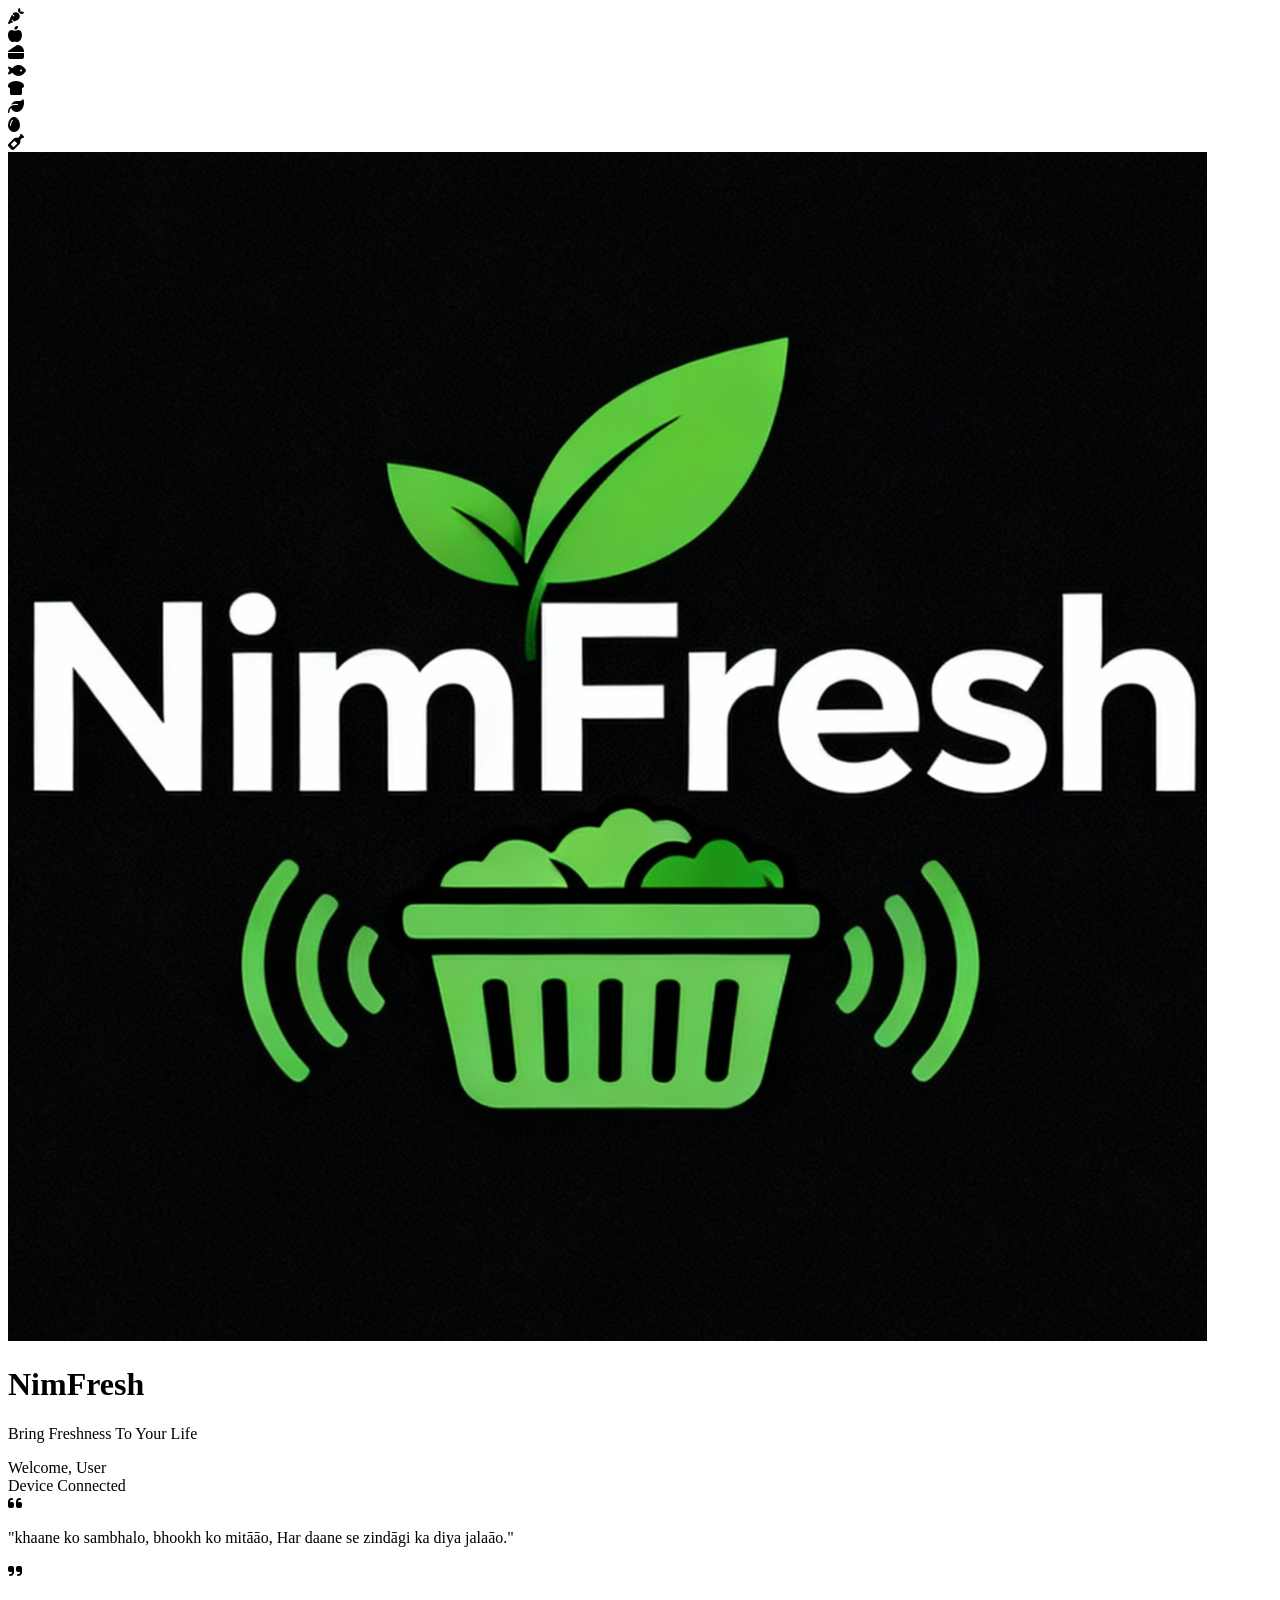
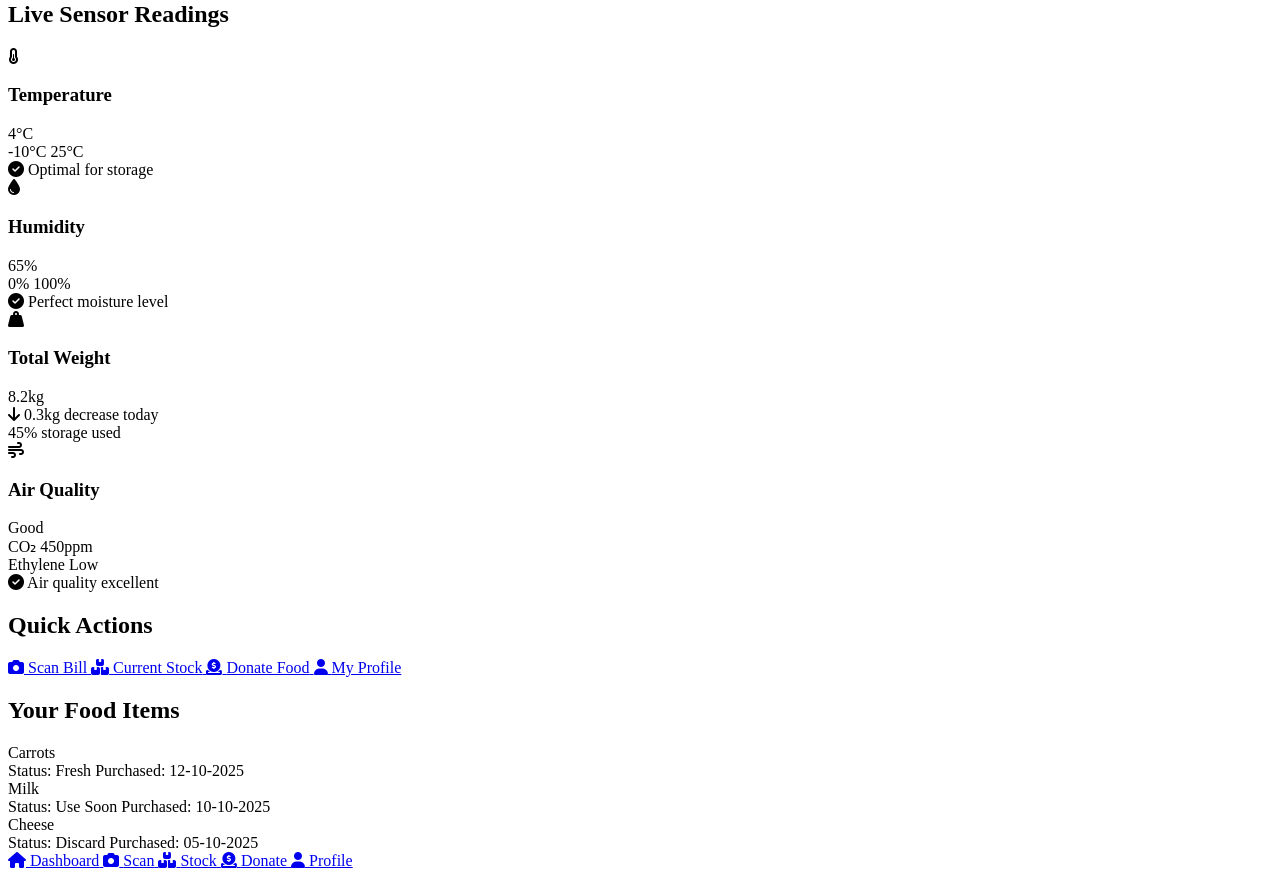
==== dashboard.html @ 19d029ac "Logo Name Changed" ====
<!DOCTYPE html>
<html lang="en">

<head>
    <meta charset="UTF-8">
    <meta name="viewport" content="width=device-width, initial-scale=1.0">
    <title>NimFresh - Dashboard</title>
    <link rel="stylesheet" href="dashboard.css">
    <link rel="stylesheet" href="https://cdnjs.cloudflare.com/ajax/libs/font-awesome/6.4.0/css/all.min.css">
</head>

<body>
    <!-- Floating Food Background Elements -->
    <div class="floating-food carrot"><i class="fas fa-carrot"></i></div>
    <div class="floating-food apple"><i class="fas fa-apple-alt"></i></div>
    <div class="floating-food cheese"><i class="fas fa-cheese"></i></div>
    <div class="floating-food fish"><i class="fas fa-fish"></i></div>
    <div class="floating-food bread"><i class="fas fa-bread-slice"></i></div>
    <div class="floating-food leaf"><i class="fas fa-leaf"></i></div>
    <div class="floating-food egg"><i class="fas fa-egg"></i></div>
    <div class="floating-food milk"><i class="fas fa-wine-bottle"></i></div>

    <!-- Header -->
    <header class="dashboard-header">
        <div class="header-content">
            <div class="logo-section">
                <img src="Logo.png" alt="NimFresh Logo" class="logo">
                <div class="logo-text">
                    <h1>NimFresh</h1>
                    <p>Bring Freshness To Your Life</p>
                </div>
            </div>
            <div class="user-welcome">
                <span class="welcome-text" id="welcome-text">Welcome, User</span>
                <div class="status-indicator">
                    <div class="status-dot connected"></div>
                    <span>Device Connected</span>
                </div>
            </div>
        </div>
    </header>

    <!-- Quote Section -->
    <section class="quote-section">
        <div class="quote-container">
            <i class="fas fa-quote-left"></i>
            <p class="quote-text">"khaane ko sambhalo, bhookh ko mitāāo, Har daane se zindāgi ka diya jalaāo."</p>
            <i class="fas fa-quote-right"></i>
        </div>
    </section>

    <!-- Main Dashboard -->
    <main class="dashboard-main">
        <!-- Quick Stats -->

        <section class="sensor-section">
            <h2>Live Sensor Readings</h2>
            <div class="sensor-grid">
                <div class="sensor-card">
                    <div class="sensor-header">
                        <i class="fas fa-thermometer-half"></i>
                        <h3>Temperature</h3>
                    </div>
                    <div class="sensor-value" id="live-temperature">4°C</div>
                    <div class="sensor-range">
                        <div class="range-bar">
                            <div class="range-fill optimal" style="width: 40%"></div>
                        </div>
                        <div class="range-labels">
                            <span>-10°C</span>
                            <span>25°C</span>
                        </div>
                    </div>
                    <div class="sensor-status optimal">
                        <i class="fas fa-check-circle"></i>
                        Optimal for storage
                    </div>
                </div>

                <div class="sensor-card">
                    <div class="sensor-header">
                        <i class="fas fa-tint"></i>
                        <h3>Humidity</h3>
                    </div>
                    <div class="sensor-value" id="live-humidity">65%</div>
                    <div class="sensor-range">
                        <div class="range-bar">
                            <div class="range-fill optimal" style="width: 65%"></div>
                        </div>
                        <div class="range-labels">
                            <span>0%</span>
                            <span>100%</span>
                        </div>
                    </div>
                    <div class="sensor-status optimal">
                        <i class="fas fa-check-circle"></i>
                        Perfect moisture level
                    </div>
                </div>

                <div class="sensor-card">
                    <div class="sensor-header">
                        <i class="fas fa-weight-hanging"></i>
                        <h3>Total Weight</h3>
                    </div>
                    <div class="sensor-value" id="live-weight">8.2kg</div>
                    <div class="sensor-trend">
                        <i class="fas fa-arrow-down trend-down"></i>
                        <span>0.3kg decrease today</span>
                    </div>
                    <div class="capacity-info">
                        <div class="capacity-bar">
                            <div class="capacity-fill" style="width: 45%"></div>
                        </div>
                        <span>45% storage used</span>
                    </div>
                </div>

                <div class="sensor-card">
                    <div class="sensor-header">
                        <i class="fas fa-wind"></i>
                        <h3>Air Quality</h3>
                    </div>
                    <div class="sensor-value" id="live-air-quality">Good</div>
                    <div class="gas-levels">
                        <div class="gas-item">
                            <span>CO₂</span>
                            <span class="gas-value optimal">450ppm</span>
                        </div>
                        <div class="gas-item">
                            <span>Ethylene</span>
                            <span class="gas-value optimal">Low</span>
                        </div>
                    </div>
                    <div class="sensor-status optimal">
                        <i class="fas fa-check-circle"></i>
                        Air quality excellent
                    </div>
                </div>
            </div>
        </section>

        <!-- Quick Actions -->
        <section class="quick-actions">
            <h2>Quick Actions</h2>
            <div class="action-grid">
                <a href="scan.html" class="action-card scan">
                    <i class="fas fa-camera"></i>
                    <span>Scan Bill</span>
                </a>
                <a href="stock.html" class="action-card stock">
                    <i class="fas fa-boxes"></i>
                    <span>Current Stock</span>
                </a>
                <a href="donate.html" class="action-card donate">
                    <i class="fas fa-donate"></i>
                    <span>Donate Food</span>
                </a>
                <a href="profile.html" class="action-card profile">
                    <i class="fas fa-user"></i>
                    <span>My Profile</span>
                </a>
            </div>
        </section>

        <!-- Food Items Section -->
        <section class="food-section">
            <div class="section-header">
                <h2>Your Food Items</h2>
            </div>

            <div class="food-items-container" id="food-items-container">
                <!-- Example Food Item -->
                <div class="food-item">
                    <div class="food-name">Carrots</div>
                    <div class="food-info">
                        <span>Status: Fresh</span>
                        <span>Purchased: 12-10-2025</span>
                    </div>
                </div>

                <div class="food-item">
                    <div class="food-name">Milk</div>
                    <div class="food-info">
                        <span>Status: Use Soon</span>
                        <span>Purchased: 10-10-2025</span>
                    </div>
                </div>

                <div class="food-item">
                    <div class="food-name">Cheese</div>
                    <div class="food-info">
                        <span>Status: Discard</span>
                        <span>Purchased: 05-10-2025</span>
                    </div>
                </div>
            </div>
        </section>

    </main>

    <!-- Bottom Navigation -->
    <nav class="bottom-nav">
        <a href="dashboard.html" class="nav-item active">
            <i class="fas fa-home"></i>
            <span>Dashboard</span>
        </a>
        <a href="scan.html" class="nav-item">
            <i class="fas fa-camera"></i>
            <span>Scan</span>
        </a>
        <a href="stock.html" class="nav-item">
            <i class="fas fa-boxes"></i>
            <span>Stock</span>
        </a>
        <a href="donate.html" class="nav-item">
            <i class="fas fa-donate"></i>
            <span>Donate</span>
        </a>
        <a href="profile.html" class="nav-item">
            <i class="fas fa-user"></i>
            <span>Profile</span>
        </a>
    </nav>

    <script src="dashboard.js"></script>
</body>

</html>
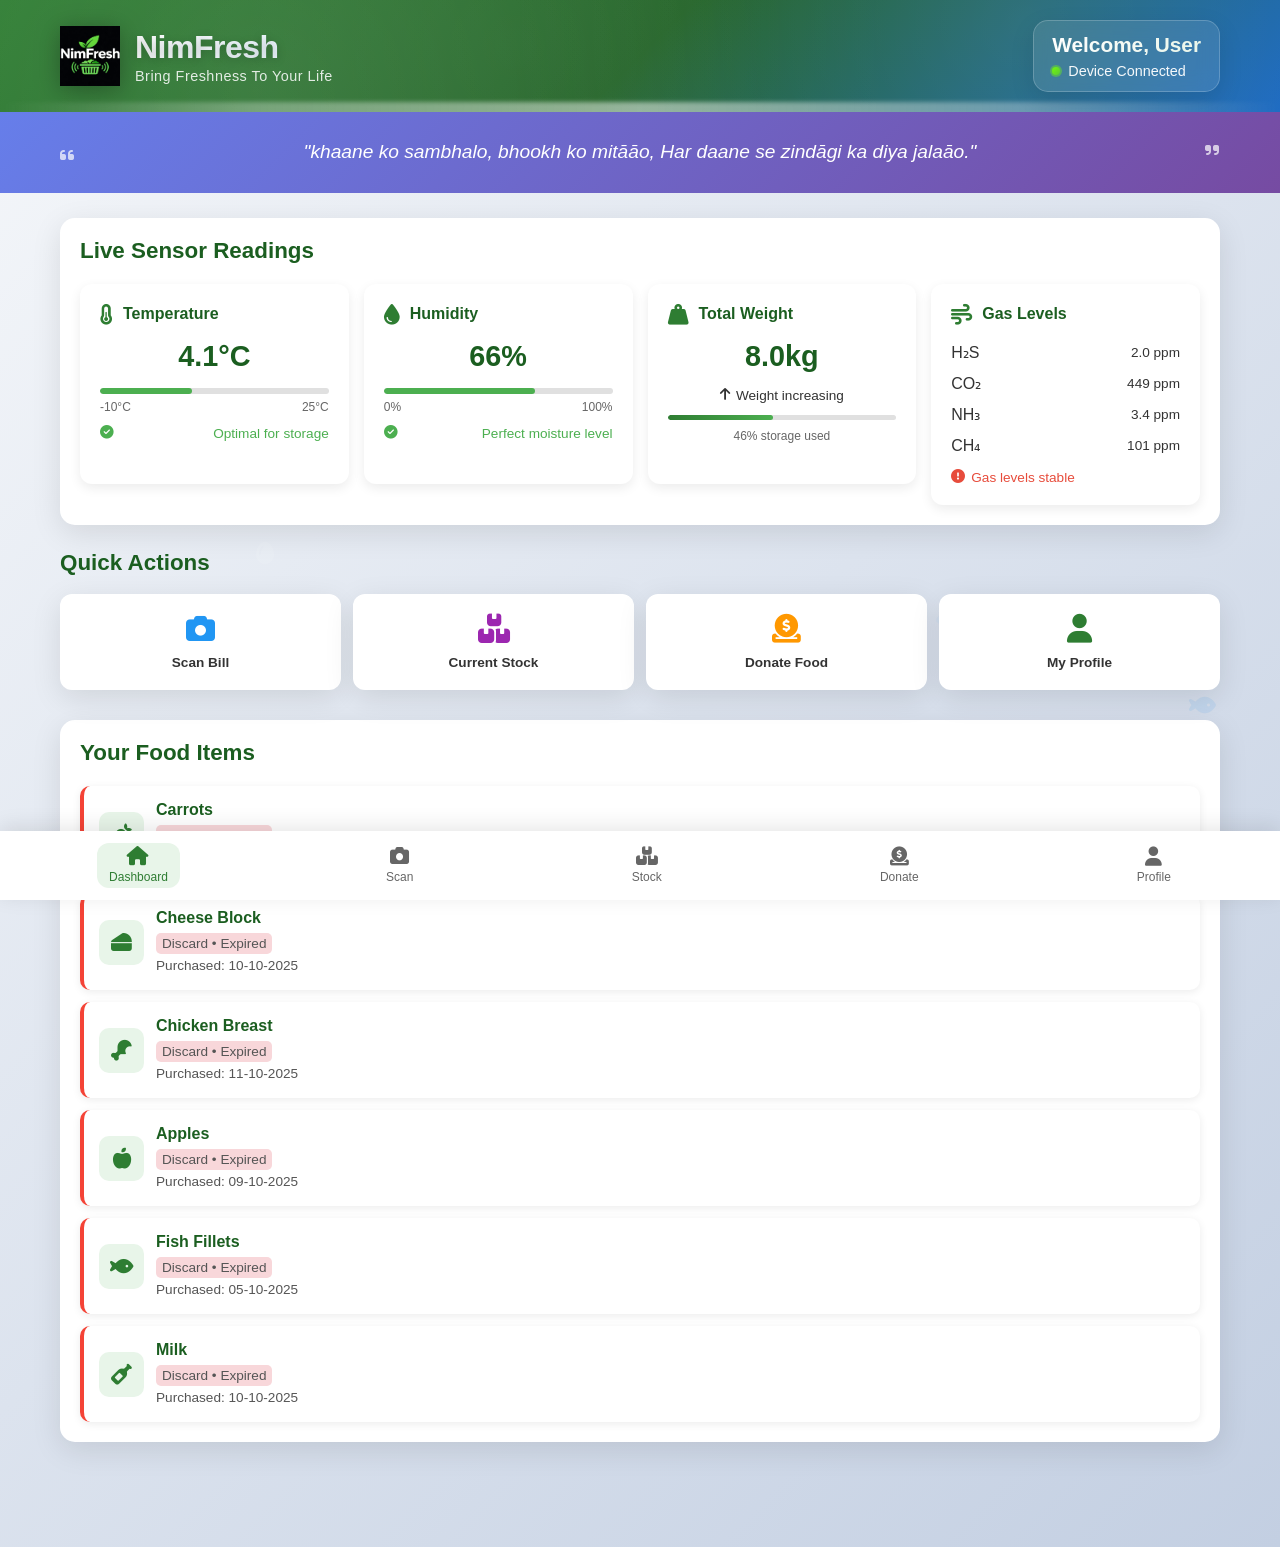
==== commit fddfc417: "Code modified" ====
--- a/dashboard.html
+++ b/dashboard.html
@@ -119,22 +119,42 @@
                 <div class="sensor-card">
                     <div class="sensor-header">
                         <i class="fas fa-wind"></i>
-                        <h3>Air Quality</h3>
-                    </div>
-                    <div class="sensor-value" id="live-air-quality">Good</div>
-                    <div class="gas-levels">
+                        <h3>Gas Levels</h3>
+                    </div>
+                    <div class="gas-levels" id="gas-levels">
+                        <div class="gas-item">
+                            <span>H₂S</span>
+                            <span class="gas-value" id="gas-h2s">— ppm</span>
+                        </div>
                         <div class="gas-item">
                             <span>CO₂</span>
-                            <span class="gas-value optimal">450ppm</span>
-                        </div>
-                        <div class="gas-item">
-                            <span>Ethylene</span>
-                            <span class="gas-value optimal">Low</span>
-                        </div>
-                    </div>
-                    <div class="sensor-status optimal">
-                        <i class="fas fa-check-circle"></i>
-                        Air quality excellent
+                            <span class="gas-value" id="gas-co2">— ppm</span>
+                        </div>
+                        <div class="gas-item">
+                            <span>NH₃</span>
+                            <span class="gas-value" id="gas-nh3">— ppm</span>
+                        </div>
+                        <div class="gas-item">
+                            <span>CH₄</span>
+                            <span class="gas-value" id="gas-ch4">— ppm</span>
+                        </div>
+                    </div>
+                    <div class="sensor-status alert" id="gas-status">
+                        <i class="fas fa-exclamation-circle"></i>
+                        <span id="gas-status-text">Monitoring gas levels...</span>
+                        <a href="#" class="view-more-link" id="view-more-link" style="display: none;">
+                            View more
+                        </a>
+                    </div>
+                    <div class="suspected-items" id="suspected-items" style="display: none;">
+                        <div class="suspected-header">
+                            <i class="fas fa-exclamation-triangle"></i>
+                            <span>Suspected Items</span>
+                            <a href="#" class="view-less-link" id="view-less-link">
+                                <i class="fas fa-chevron-up"></i> View less
+                            </a>
+                        </div>
+                        <div class="suspected-list" id="suspected-list"></div>
                     </div>
                 </div>
             </div>
--- a/dashboard.css
+++ b/dashboard.css
@@ -0,0 +1,1041 @@
+:root {
+    --primary: #2e7d32;
+    --primary-light: #4caf50;
+    --secondary: #ff9800;
+    --dark: #1b5e20;
+    --light: #e8f5e9;
+    --white: #ffffff;
+    --text: #333;
+    --shadow: 0 8px 30px rgba(0, 0, 0, 0.1);
+    --fresh: #4caf50;
+    --warning: #ff9800;
+    --danger: #f44336;
+}
+
+* {
+    margin: 0;
+    padding: 0;
+    box-sizing: border-box;
+    font-family: 'Segoe UI', Tahoma, Geneva, Verdana, sans-serif;
+}
+
+body {
+    background: linear-gradient(135deg, #f5f7fa 0%, #c3cfe2 100%);
+    color: var(--text);
+    padding-bottom: 80px;
+    min-height: 100vh;
+    position: relative;
+    overflow-x: hidden;
+}
+
+/* Floating Food Elements */
+.floating-food {
+    position: fixed;
+    font-size: 1.5rem;
+    opacity: 0.1;
+    z-index: -1;
+    animation: float 15s infinite ease-in-out;
+}
+
+.carrot { color: #FF9800; top: 10%; left: 5%; animation-delay: 0s; }
+.apple { color: #F44336; top: 15%; right: 10%; animation-delay: 2s; }
+.cheese { color: #FFC107; top: 40%; left: 8%; animation-delay: 4s; }
+.fish { color: #2196F3; bottom: 20%; right: 5%; animation-delay: 6s; }
+.bread { color: #795548; bottom: 15%; left: 12%; animation-delay: 8s; }
+.leaf { color: #4CAF50; top: 25%; right: 15%; animation-delay: 10s; }
+.egg { color: #FFF; top: 60%; left: 20%; animation-delay: 12s; }
+.milk { color: #90CAF9; bottom: 30%; right: 25%; animation-delay: 14s; }
+
+@keyframes float {
+    0%, 100% { transform: translateY(0px) rotate(0deg); }
+    50% { transform: translateY(-20px) rotate(5deg); }
+}
+
+/* Enhanced Header */
+.dashboard-header {
+    background: linear-gradient(135deg, var(--primary) 0%, var(--dark) 50%, #1565c0 100%);
+    color: var(--white);
+    padding: 0;
+    position: relative;
+    overflow: hidden;
+}
+
+.dashboard-header::before {
+    content: '';
+    position: absolute;
+    top: 0;
+    left: 0;
+    right: 0;
+    bottom: 0;
+    background: 
+        radial-gradient(circle at 20% 80%, rgba(255, 255, 255, 0.1) 0%, transparent 50%),
+        radial-gradient(circle at 80% 20%, rgba(255, 255, 255, 0.1) 0%, transparent 50%),
+        radial-gradient(circle at 40% 40%, rgba(255, 255, 255, 0.05) 0%, transparent 50%);
+    animation: pulse 8s ease-in-out infinite;
+}
+
+.header-content {
+    max-width: 1200px;
+    margin: 0 auto;
+    padding: 20px 20px;
+    display: flex;
+    justify-content: space-between;
+    align-items: center;
+    position: relative;
+    z-index: 2;
+}
+
+/* Enhanced Logo Section - Reduced gap */
+.logo-section {
+    display: flex;
+    align-items: center;
+    gap: 15px;
+    position: relative;
+}
+
+.logo {
+    width: 60px;
+    height: 60px;
+    filter: 
+        drop-shadow(0 4px 12px rgba(0, 0, 0, 0.3))
+        brightness(1.1);
+    animation: logoFloat 3s ease-in-out infinite;
+    transition: all 0.3s ease;
+}
+
+.logo:hover {
+    transform: scale(1.05) rotate(5deg);
+    filter: 
+        drop-shadow(0 6px 20px rgba(0, 0, 0, 0.4))
+        brightness(1.2);
+}
+
+.logo-text h1 {
+    font-size: 2rem;
+    margin-bottom: 2px;
+    font-weight: 800;
+    background: linear-gradient(135deg, #ffffff 0%, #e3f2fd 100%);
+    -webkit-background-clip: text;
+    -webkit-text-fill-color: transparent;
+    background-clip: text;
+    text-shadow: 0 2px 10px rgba(0, 0, 0, 0.2);
+    letter-spacing: -0.5px;
+}
+
+.logo-text p {
+    font-size: 0.9rem;
+    opacity: 0.9;
+    font-weight: 500;
+    color: rgba(255, 255, 255, 0.95);
+    letter-spacing: 0.5px;
+}
+
+/* Enhanced User Welcome Section */
+.user-welcome {
+    text-align: right;
+    position: relative;
+    padding: 12px 18px;
+    background: rgba(255, 255, 255, 0.1);
+    backdrop-filter: blur(10px);
+    border-radius: 15px;
+    border: 1px solid rgba(255, 255, 255, 0.2);
+    box-shadow: 0 8px 25px rgba(0, 0, 0, 0.1);
+    transition: all 0.3s ease;
+}
+
+.user-welcome:hover {
+    background: rgba(255, 255, 255, 0.15);
+    transform: translateY(-2px);
+    box-shadow: 0 12px 35px rgba(0, 0, 0, 0.2);
+}
+
+.welcome-text {
+    font-size: 1.3rem;
+    font-weight: 700;
+    display: block;
+    margin-bottom: 6px;
+    background: linear-gradient(135deg, #fff 0%, #e8f5e9 100%);
+    -webkit-background-clip: text;
+    -webkit-text-fill-color: transparent;
+    background-clip: text;
+}
+
+.status-indicator {
+    display: flex;
+    align-items: center;
+    gap: 8px;
+    font-size: 0.9rem;
+    opacity: 0.95;
+    font-weight: 500;
+}
+
+.status-dot {
+    width: 8px;
+    height: 8px;
+    border-radius: 50%;
+    background: linear-gradient(135deg, #76ff03, #4caf50);
+    position: relative;
+    animation: statusPulse 2s ease-in-out infinite;
+}
+
+.status-dot::before {
+    content: '';
+    position: absolute;
+    top: -2px;
+    left: -2px;
+    right: -2px;
+    bottom: -2px;
+    border-radius: 50%;
+    background: rgba(118, 255, 3, 0.4);
+    animation: statusPulse 2s ease-in-out infinite 0.5s;
+}
+
+.status-dot.connected {
+    background: linear-gradient(135deg, #76ff03, #4caf50);
+}
+
+/* Header Animations */
+@keyframes logoFloat {
+    0%, 100% { 
+        transform: translateY(0px) rotate(0deg); 
+    }
+    50% { 
+        transform: translateY(-5px) rotate(2deg); 
+    }
+}
+
+@keyframes statusPulse {
+    0%, 100% { 
+        transform: scale(1);
+        opacity: 1;
+    }
+    50% { 
+        transform: scale(1.1);
+        opacity: 0.8;
+    }
+}
+
+@keyframes pulse {
+    0%, 100% { 
+        opacity: 1;
+    }
+    50% { 
+        opacity: 0.8;
+    }
+}
+
+/* Header Bottom Wave */
+.dashboard-header::after {
+    content: '';
+    position: absolute;
+    bottom: -5px;
+    left: 0;
+    right: 0;
+    height: 15px;
+    background: linear-gradient(90deg, 
+        transparent 0%, 
+        rgba(255, 255, 255, 0.3) 20%, 
+        rgba(255, 255, 255, 0.5) 50%, 
+        rgba(255, 255, 255, 0.3) 80%, 
+        transparent 100%);
+    filter: blur(2px);
+    animation: wave 3s ease-in-out infinite;
+}
+
+@keyframes wave {
+    0%, 100% { 
+        transform: translateX(0px);
+        opacity: 0.7;
+    }
+    50% { 
+        transform: translateX(10px);
+        opacity: 1;
+    }
+}
+
+/* Quote Section */
+.quote-section {
+    background: linear-gradient(135deg, #667eea 0%, #764ba2 100%);
+    color: white;
+    padding: 25px 0;
+    margin-bottom: 25px;
+}
+
+.quote-container {
+    max-width: 1200px;
+    margin: 0 auto;
+    padding: 0 20px;
+    text-align: center;
+    position: relative;
+}
+
+.quote-text {
+    font-size: 1.2rem;
+    font-style: italic;
+    line-height: 1.6;
+    margin: 0 40px;
+}
+
+.quote-container .fa-quote-left {
+    position: absolute;
+    left: 20px;
+    top: 10px;
+    opacity: 0.7;
+}
+
+.quote-container .fa-quote-right {
+    position: absolute;
+    right: 20px;
+    bottom: 10px;
+    opacity: 0.7;
+}
+
+/* Main Dashboard */
+.dashboard-main {
+    max-width: 1200px;
+    margin: 0 auto;
+    padding: 0 20px;
+}
+
+/* Sensor Section - Smaller boxes in single row */
+.sensor-section {
+    background: var(--white);
+    padding: 20px;
+    border-radius: 15px;
+    box-shadow: var(--shadow);
+    margin-bottom: 25px;
+}
+
+.sensor-section h2 {
+    color: var(--dark);
+    margin-bottom: 20px;
+    font-size: 1.4rem;
+}
+
+.sensor-grid {
+    display: grid;
+    grid-template-columns: repeat(4, 1fr);
+    gap: 15px;
+    align-items: start;
+}
+
+.sensor-card {
+    background: var(--white);
+    padding: 20px;
+    border-radius: 12px;
+    box-shadow: 0 4px 12px rgba(0, 0, 0, 0.08);
+    transition: all 0.3s ease;
+    min-height: 200px;
+    display: flex;
+    flex-direction: column;
+    justify-content: flex-start;
+    align-self: start;
+    position: relative;
+}
+
+.sensor-card:hover {
+    transform: translateY(-2px);
+    box-shadow: 0 6px 20px rgba(0, 0, 0, 0.12);
+}
+
+.sensor-header {
+    display: flex;
+    align-items: center;
+    gap: 10px;
+    margin-bottom: 15px;
+}
+
+.sensor-header i {
+    font-size: 1.3rem;
+    color: var(--primary);
+}
+
+.sensor-header h3 {
+    color: var(--dark);
+    font-size: 1rem;
+    margin: 0;
+}
+
+.sensor-value {
+    font-size: 1.8rem;
+    font-weight: 700;
+    color: var(--dark);
+    text-align: center;
+    margin-bottom: 15px;
+}
+
+/* Sensor Range */
+.sensor-range {
+    margin-bottom: 12px;
+}
+
+.range-bar {
+    width: 100%;
+    height: 6px;
+    background: #e0e0e0;
+    border-radius: 8px;
+    overflow: hidden;
+    margin-bottom: 6px;
+}
+
+.range-fill {
+    height: 100%;
+    border-radius: 8px;
+    transition: width 0.5s ease;
+}
+
+.range-fill.optimal { background: var(--fresh); }
+
+.range-labels {
+    display: flex;
+    justify-content: space-between;
+    font-size: 0.75rem;
+    color: #666;
+}
+
+/* Sensor Status */
+.sensor-status {
+    display: flex;
+    align-items: center;
+    gap: 6px;
+    font-size: 0.85rem;
+    font-weight: 500;
+    width: 100%;
+    justify-content: space-between;
+}
+
+.sensor-status.optimal {
+    color: var(--fresh);
+}
+
+.sensor-status.alert {
+    color: #e74c3c;
+}
+
+.sensor-status > span {
+    flex: 1;
+}
+
+.view-more-link,
+.view-less-link {
+    color: #e74c3c;
+    text-decoration: underline;
+    font-size: 0.8rem;
+    font-weight: 500;
+    cursor: pointer;
+    transition: opacity 0.2s;
+    white-space: nowrap;
+}
+
+.view-more-link:hover,
+.view-less-link:hover {
+    opacity: 0.8;
+}
+
+/* Suspected Items Section */
+.suspected-items {
+    position: absolute;
+    top: calc(100% + 10px);
+    left: 20px;
+    right: 20px;
+    padding: 12px;
+    background: #fff5f5;
+    border-left: 3px solid #e74c3c;
+    border-radius: 6px;
+    box-shadow: 0 4px 12px rgba(0, 0, 0, 0.15);
+    z-index: 100;
+    box-sizing: border-box;
+}
+
+.suspected-header {
+    display: flex;
+    align-items: center;
+    justify-content: space-between;
+    gap: 8px;
+    font-weight: 600;
+    font-size: 0.9rem;
+    color: #e74c3c;
+    margin-bottom: 10px;
+}
+
+.suspected-list {
+    display: flex;
+    flex-wrap: wrap;
+    gap: 8px;
+    max-height: 150px;
+    overflow-y: auto;
+    padding-right: 5px;
+}
+
+.suspected-list::-webkit-scrollbar {
+    width: 6px;
+}
+
+.suspected-list::-webkit-scrollbar-track {
+    background: #ffe0e0;
+    border-radius: 3px;
+}
+
+.suspected-list::-webkit-scrollbar-thumb {
+    background: #e74c3c;
+    border-radius: 3px;
+}
+
+.suspected-list::-webkit-scrollbar-thumb:hover {
+    background: #c0392b;
+}
+
+.suspected-item {
+    display: inline-block;
+    padding: 6px 12px;
+    background: #ffe0e0;
+    color: #c0392b;
+    border-radius: 20px;
+    font-size: 0.8rem;
+    font-weight: 500;
+}
+
+/* Trend Indicators */
+.sensor-trend {
+    display: flex;
+    align-items: center;
+    gap: 6px;
+    justify-content: center;
+    margin-bottom: 12px;
+    font-size: 0.85rem;
+}
+
+.trend-down { color: var(--danger); }
+
+/* Capacity Bar */
+.capacity-info {
+    text-align: center;
+}
+
+.capacity-bar {
+    width: 100%;
+    height: 5px;
+    background: #e0e0e0;
+    border-radius: 8px;
+    overflow: hidden;
+    margin-bottom: 6px;
+}
+
+.capacity-fill {
+    height: 100%;
+    background: linear-gradient(90deg, var(--primary), var(--primary-light));
+    border-radius: 8px;
+    transition: width 0.5s ease;
+}
+
+.capacity-info span {
+    font-size: 0.75rem;
+    color: #666;
+}
+
+/* Gas Levels */
+.gas-levels {
+    display: flex;
+    flex-direction: column;
+    gap: 6px;
+    margin-bottom: 12px;
+}
+
+.gas-item {
+    display: flex;
+    justify-content: space-between;
+    align-items: center;
+    padding: 3px 0;
+}
+
+.gas-value {
+    font-size: 0.85rem;
+    font-weight: 500;
+}
+
+.gas-value.optimal {
+    color: var(--fresh);
+}
+
+/* Quick Actions */
+.quick-actions {
+    margin-bottom: 30px;
+}
+
+.quick-actions h2 {
+    color: var(--dark);
+    margin-bottom: 18px;
+    font-size: 1.4rem;
+}
+
+.action-grid {
+    display: grid;
+    grid-template-columns: repeat(auto-fit, minmax(140px, 1fr));
+    gap: 12px;
+}
+
+.action-card {
+    background: var(--white);
+    padding: 20px 12px;
+    border-radius: 12px;
+    text-decoration: none;
+    color: var(--text);
+    text-align: center;
+    box-shadow: var(--shadow);
+    transition: all 0.3s ease;
+    display: flex;
+    flex-direction: column;
+    align-items: center;
+    gap: 8px;
+}
+
+.action-card:hover {
+    transform: translateY(-2px);
+    box-shadow: 0 8px 20px rgba(0, 0, 0, 0.15);
+}
+
+.action-card i {
+    font-size: 1.8rem;
+    margin-bottom: 5px;
+}
+
+.action-card.scan i { color: #2196f3; }
+.action-card.stock i { color: #9c27b0; }
+.action-card.donate i { color: var(--secondary); }
+.action-card.profile i { color: var(--primary); }
+
+.action-card span {
+    font-weight: 600;
+    font-size: 0.85rem;
+}
+
+/* Food Section */
+.food-section {
+    background: var(--white);
+    padding: 20px;
+    border-radius: 15px;
+    box-shadow: var(--shadow);
+    margin-bottom: 25px;
+}
+
+.section-header h2 {
+    color: var(--dark);
+    margin-bottom: 20px;
+    font-size: 1.4rem;
+}
+
+.food-items-container {
+    display: flex;
+    flex-direction: column;
+    gap: 12px;
+}
+
+.food-item {
+    background: var(--white);
+    border-radius: 10px;
+    padding: 15px;
+    box-shadow: 0 2px 8px rgba(0, 0, 0, 0.08);
+    display: flex;
+    align-items: center;
+    gap: 12px;
+    transition: all 0.3s ease;
+    animation: slideIn 0.5s ease;
+    border-left: 4px solid var(--fresh);
+}
+
+.food-item:hover {
+    transform: translateX(3px);
+    box-shadow: 0 4px 12px rgba(0, 0, 0, 0.12);
+}
+
+/* Alert colors on left border - PRESERVED */
+.food-item.fresh { border-left-color: var(--fresh); }
+.food-item.warning { border-left-color: var(--warning); }
+.food-item.danger { border-left-color: var(--danger); }
+
+.item-image {
+    width: 45px;
+    height: 45px;
+    background: var(--light);
+    border-radius: 10px;
+    display: flex;
+    align-items: center;
+    justify-content: center;
+    font-size: 1.3rem;
+    color: var(--primary);
+}
+
+.item-details h3 {
+    margin-bottom: 4px;
+    color: var(--dark);
+    font-size: 1rem;
+}
+
+.item-status {
+    font-weight: 500;
+    padding: 3px 6px;
+    border-radius: 5px;
+    display: inline-block;
+    margin-bottom: 2px;
+    font-size: 0.85rem;
+}
+
+/* Highlight colors */
+.status-fresh { background: #d4edda; color: #155724; }
+.status-warning { background: #fff3cd; color: #856404; }
+.status-danger { background: #f8d7da; color: #721c24; }
+
+.item-details p {
+    margin: 2px 0;
+    font-size: 0.85rem;
+    color: #555;
+}
+
+/* Bottom Navigation */
+.bottom-nav {
+    position: fixed;
+    bottom: 0;
+    left: 0;
+    right: 0;
+    background: var(--white);
+    display: flex;
+    justify-content: space-around;
+    padding: 12px 0;
+    box-shadow: 0 -4px 20px rgba(0, 0, 0, 0.1);
+    z-index: 100;
+}
+
+.nav-item {
+    display: flex;
+    flex-direction: column;
+    align-items: center;
+    text-decoration: none;
+    color: #666;
+    font-size: 0.75rem;
+    gap: 4px;
+    transition: all 0.3s ease;
+    padding: 4px 12px;
+    border-radius: 12px;
+}
+
+.nav-item.active {
+    color: var(--primary);
+    background: var(--light);
+}
+
+.nav-item i {
+    font-size: 1.2rem;
+}
+
+/* Animations */
+@keyframes slideIn {
+    from {
+        opacity: 0;
+        transform: translateX(-20px);
+    }
+    to {
+        opacity: 1;
+        transform: translateX(0);
+    }
+}
+
+/* Responsive Design */
+@media (max-width: 1200px) {
+    .sensor-grid {
+        grid-template-columns: repeat(2, 1fr);
+        gap: 12px;
+    }
+}
+
+@media (max-width: 768px) {
+    .header-content {
+        flex-direction: column;
+        gap: 12px;
+        text-align: center;
+        padding: 15px 20px;
+    }
+    
+    .logo-section {
+        flex-direction: column;
+        gap: 12px;
+    }
+    
+    .logo {
+        width: 50px;
+        height: 50px;
+    }
+    
+    .logo-text h1 {
+        font-size: 1.6rem;
+        margin-bottom: 2px;
+    }
+    
+    .logo-text p {
+        font-size: 0.85rem;
+    }
+    
+    .user-welcome {
+        text-align: center;
+        padding: 10px 15px;
+    }
+    
+    .welcome-text {
+        font-size: 1.1rem;
+    }
+    
+    .sensor-grid {
+        grid-template-columns: 1fr;
+        gap: 10px;
+    }
+    
+    .sensor-card {
+        padding: 15px;
+        min-height: auto;
+    }
+    
+    .action-grid {
+        grid-template-columns: repeat(2, 1fr);
+        gap: 10px;
+    }
+    
+    .quote-text {
+        font-size: 1rem;
+        margin: 0 20px;
+    }
+    
+    .food-item {
+        flex-direction: column;
+        text-align: center;
+        gap: 10px;
+        padding: 12px;
+    }
+}
+
+@media (max-width: 480px) {
+    .dashboard-header {
+        padding: 0;
+    }
+    
+    .header-content {
+        padding: 12px 15px;
+    }
+    
+    .logo-text h1 {
+        font-size: 1.4rem;
+    }
+    
+    .logo-text p {
+        font-size: 0.8rem;
+    }
+    
+    .user-welcome {
+        width: 100%;
+    }
+    
+    .action-grid {
+        grid-template-columns: 1fr;
+    }
+}
+/* Stock Management Styles */
+.stats-section {
+    display: grid;
+    grid-template-columns: repeat(auto-fit, minmax(250px, 1fr));
+    gap: 20px;
+    margin-bottom: 30px;
+}
+
+.stat-card {
+    background: var(--white);
+    padding: 25px;
+    border-radius: 15px;
+    box-shadow: var(--shadow);
+    display: flex;
+    align-items: center;
+    gap: 20px;
+    position: relative;
+    overflow: hidden;
+    transition: transform 0.3s ease;
+}
+
+.stat-card:hover {
+    transform: translateY(-5px);
+}
+
+.stat-card.fresh { border-left: 4px solid var(--fresh); }
+.stat-card.warning { border-left: 4px solid var(--warning); }
+.stat-card.danger { border-left: 4px solid var(--danger); }
+.stat-card.sensor { border-left: 4px solid #2196f3; }
+
+.stat-icon {
+    width: 60px;
+    height: 60px;
+    border-radius: 15px;
+    display: flex;
+    align-items: center;
+    justify-content: center;
+    font-size: 1.8rem;
+    color: white;
+}
+
+.stat-card.fresh .stat-icon { background: var(--fresh); }
+.stat-card.warning .stat-icon { background: var(--warning); }
+.stat-card.danger .stat-icon { background: var(--danger); }
+.stat-card.sensor .stat-icon { background: #2196f3; }
+
+.stat-info h3 {
+    font-size: 2.2rem;
+    margin-bottom: 5px;
+    font-weight: 700;
+}
+
+.stat-info p {
+    color: #666;
+    font-size: 0.9rem;
+}
+
+.sensor-status-small {
+    font-size: 0.75rem;
+    padding: 2px 8px;
+    border-radius: 10px;
+    background: rgba(33, 150, 243, 0.1);
+    color: #2196f3;
+    margin-top: 5px;
+    display: inline-block;
+}
+
+.stat-wave {
+    position: absolute;
+    bottom: -10px;
+    right: -10px;
+    width: 80px;
+    height: 80px;
+    background: rgba(0, 0, 0, 0.03);
+    border-radius: 50%;
+}
+
+/* Stock Table */
+.stock-table-container {
+    overflow-x: auto;
+    border-radius: 10px;
+    box-shadow: 0 2px 10px rgba(0, 0, 0, 0.08);
+}
+
+.stock-table {
+    width: 100%;
+    border-collapse: collapse;
+    background: var(--white);
+}
+
+.stock-table th {
+    background: var(--primary);
+    color: white;
+    padding: 15px;
+    text-align: left;
+    font-weight: 600;
+    font-size: 0.9rem;
+}
+
+.stock-table td {
+    padding: 15px;
+    border-bottom: 1px solid #e0e0e0;
+    font-size: 0.9rem;
+}
+
+.stock-table tr:last-child td {
+    border-bottom: none;
+}
+
+.stock-table tr:hover {
+    background: var(--light);
+}
+
+.item-with-icon {
+    display: flex;
+    align-items: center;
+    gap: 10px;
+}
+
+.item-with-icon i {
+    color: var(--primary);
+    font-size: 1.2rem;
+    width: 20px;
+}
+
+.status-badge {
+    padding: 4px 12px;
+    border-radius: 20px;
+    font-size: 0.8rem;
+    font-weight: 600;
+}
+
+.status-badge.fresh {
+    background: #d4edda;
+    color: #155724;
+}
+
+.status-badge.warning {
+    background: #fff3cd;
+    color: #856404;
+}
+
+.status-badge.danger {
+    background: #f8d7da;
+    color: #721c24;
+}
+
+.action-btn {
+    padding: 6px 10px;
+    border: none;
+    border-radius: 6px;
+    cursor: pointer;
+    font-size: 0.8rem;
+    margin: 0 2px;
+    transition: all 0.3s ease;
+}
+
+.edit-btn {
+    background: var(--primary);
+    color: white;
+}
+
+.delete-btn {
+    background: var(--danger);
+    color: white;
+}
+
+.action-btn:hover {
+    transform: scale(1.1);
+}
+
+/* Responsive Stock Table */
+@media (max-width: 768px) {
+    .stats-section {
+        grid-template-columns: repeat(2, 1fr);
+    }
+    
+    .stock-table {
+        font-size: 0.8rem;
+    }
+    
+    .stock-table th,
+    .stock-table td {
+        padding: 10px 8px;
+    }
+    
+    .action-btn {
+        padding: 4px 8px;
+        font-size: 0.7rem;
+    }
+}
+.gas-alert {
+    color: #e53935;          /* red text */
+    font-size: 0.8rem;       /* small text */
+    margin-top: 6px;
+    display: flex;
+    align-items: center;
+    gap: 5px;
+}
+
+.gas-alert i {
+    font-size: 0.9rem;       /* small warning icon */
+}
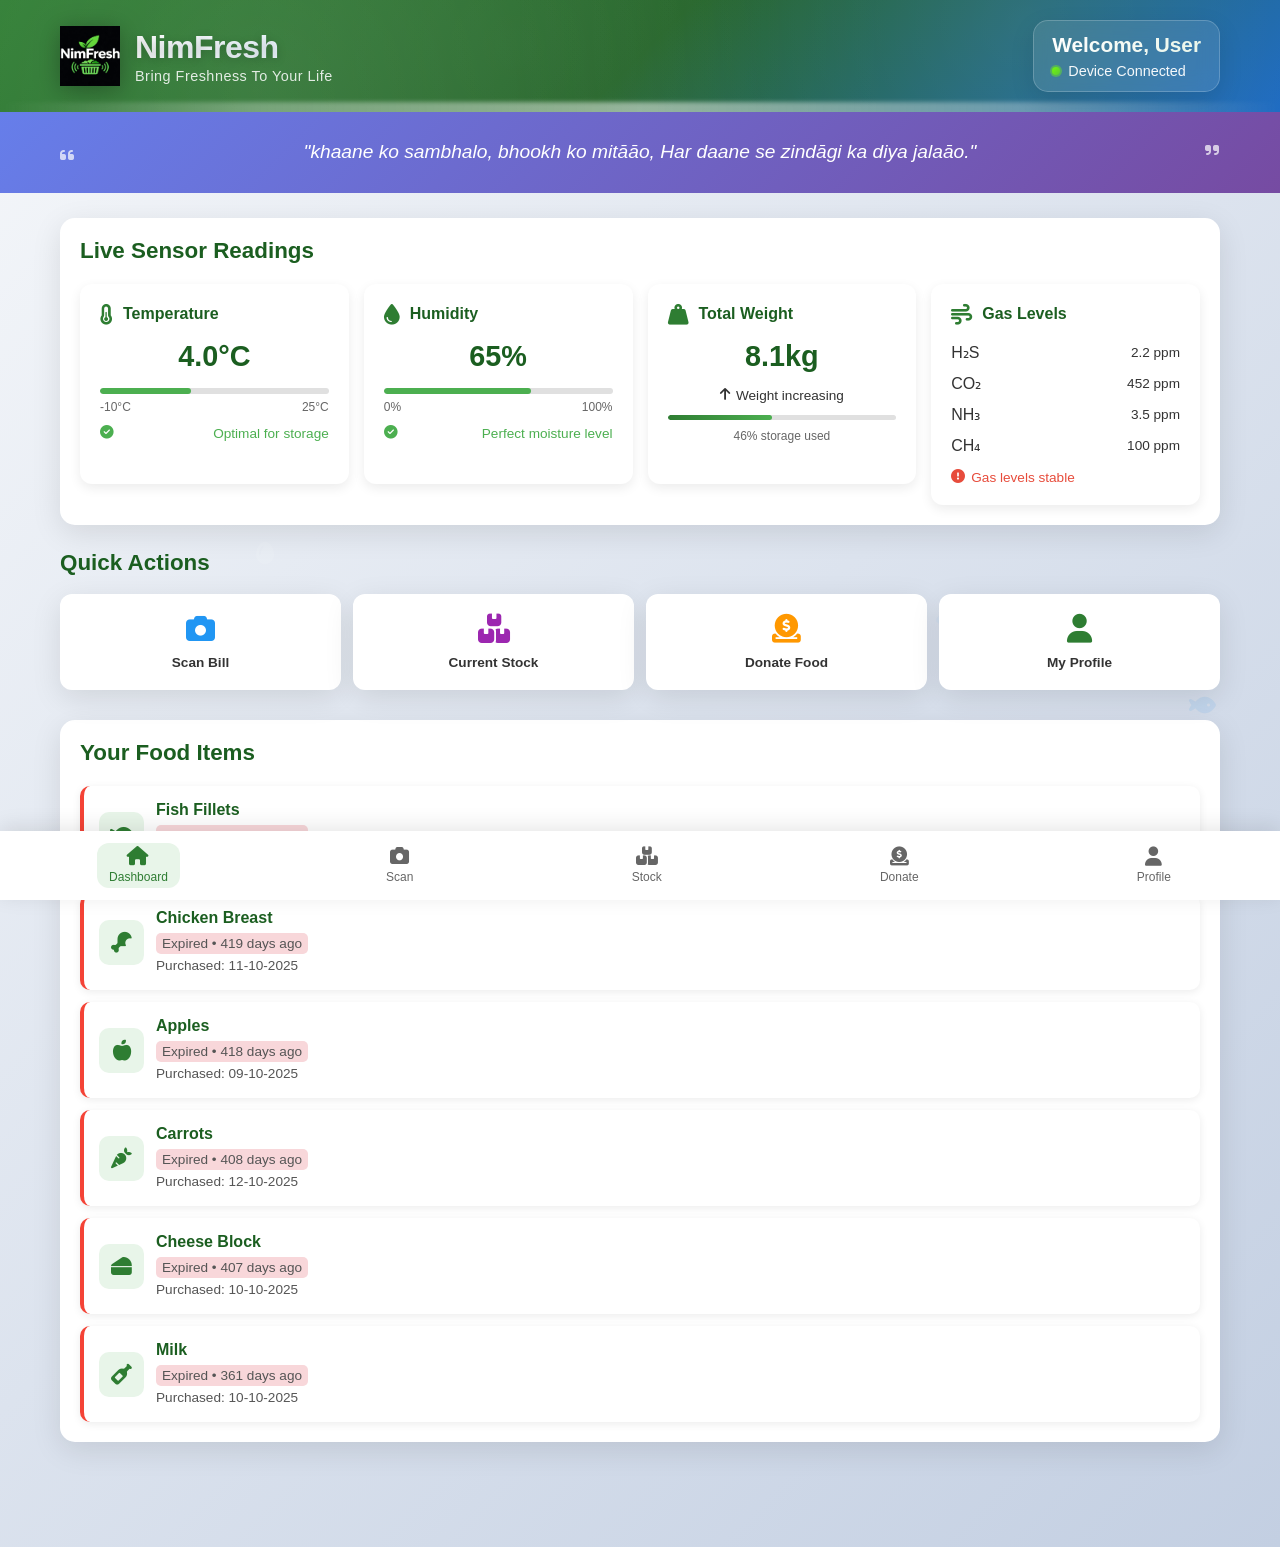
==== commit 7a39cb56: "Site Updated" ====
--- a/dashboard.html
+++ b/dashboard.html
@@ -190,30 +190,7 @@
             </div>
 
             <div class="food-items-container" id="food-items-container">
-                <!-- Example Food Item -->
-                <div class="food-item">
-                    <div class="food-name">Carrots</div>
-                    <div class="food-info">
-                        <span>Status: Fresh</span>
-                        <span>Purchased: 12-10-2025</span>
-                    </div>
-                </div>
-
-                <div class="food-item">
-                    <div class="food-name">Milk</div>
-                    <div class="food-info">
-                        <span>Status: Use Soon</span>
-                        <span>Purchased: 10-10-2025</span>
-                    </div>
-                </div>
-
-                <div class="food-item">
-                    <div class="food-name">Cheese</div>
-                    <div class="food-info">
-                        <span>Status: Discard</span>
-                        <span>Purchased: 05-10-2025</span>
-                    </div>
-                </div>
+                <!-- Food items will be loaded dynamically from stock -->
             </div>
         </section>
 
--- a/dashboard.css
+++ b/dashboard.css
@@ -445,6 +445,7 @@
     box-shadow: 0 4px 12px rgba(0, 0, 0, 0.15);
     z-index: 100;
     box-sizing: border-box;
+    overscroll-behavior: contain;
 }
 
 .suspected-header {
@@ -465,6 +466,8 @@
     max-height: 150px;
     overflow-y: auto;
     padding-right: 5px;
+    overscroll-behavior: contain;
+    overscroll-behavior-y: contain;
 }
 
 .suspected-list::-webkit-scrollbar {
@@ -603,6 +606,7 @@
 .action-card.stock i { color: #9c27b0; }
 .action-card.donate i { color: var(--secondary); }
 .action-card.profile i { color: var(--primary); }
+.action-card.cart i { color: #ff6f00; }
 
 .action-card span {
     font-weight: 600;
